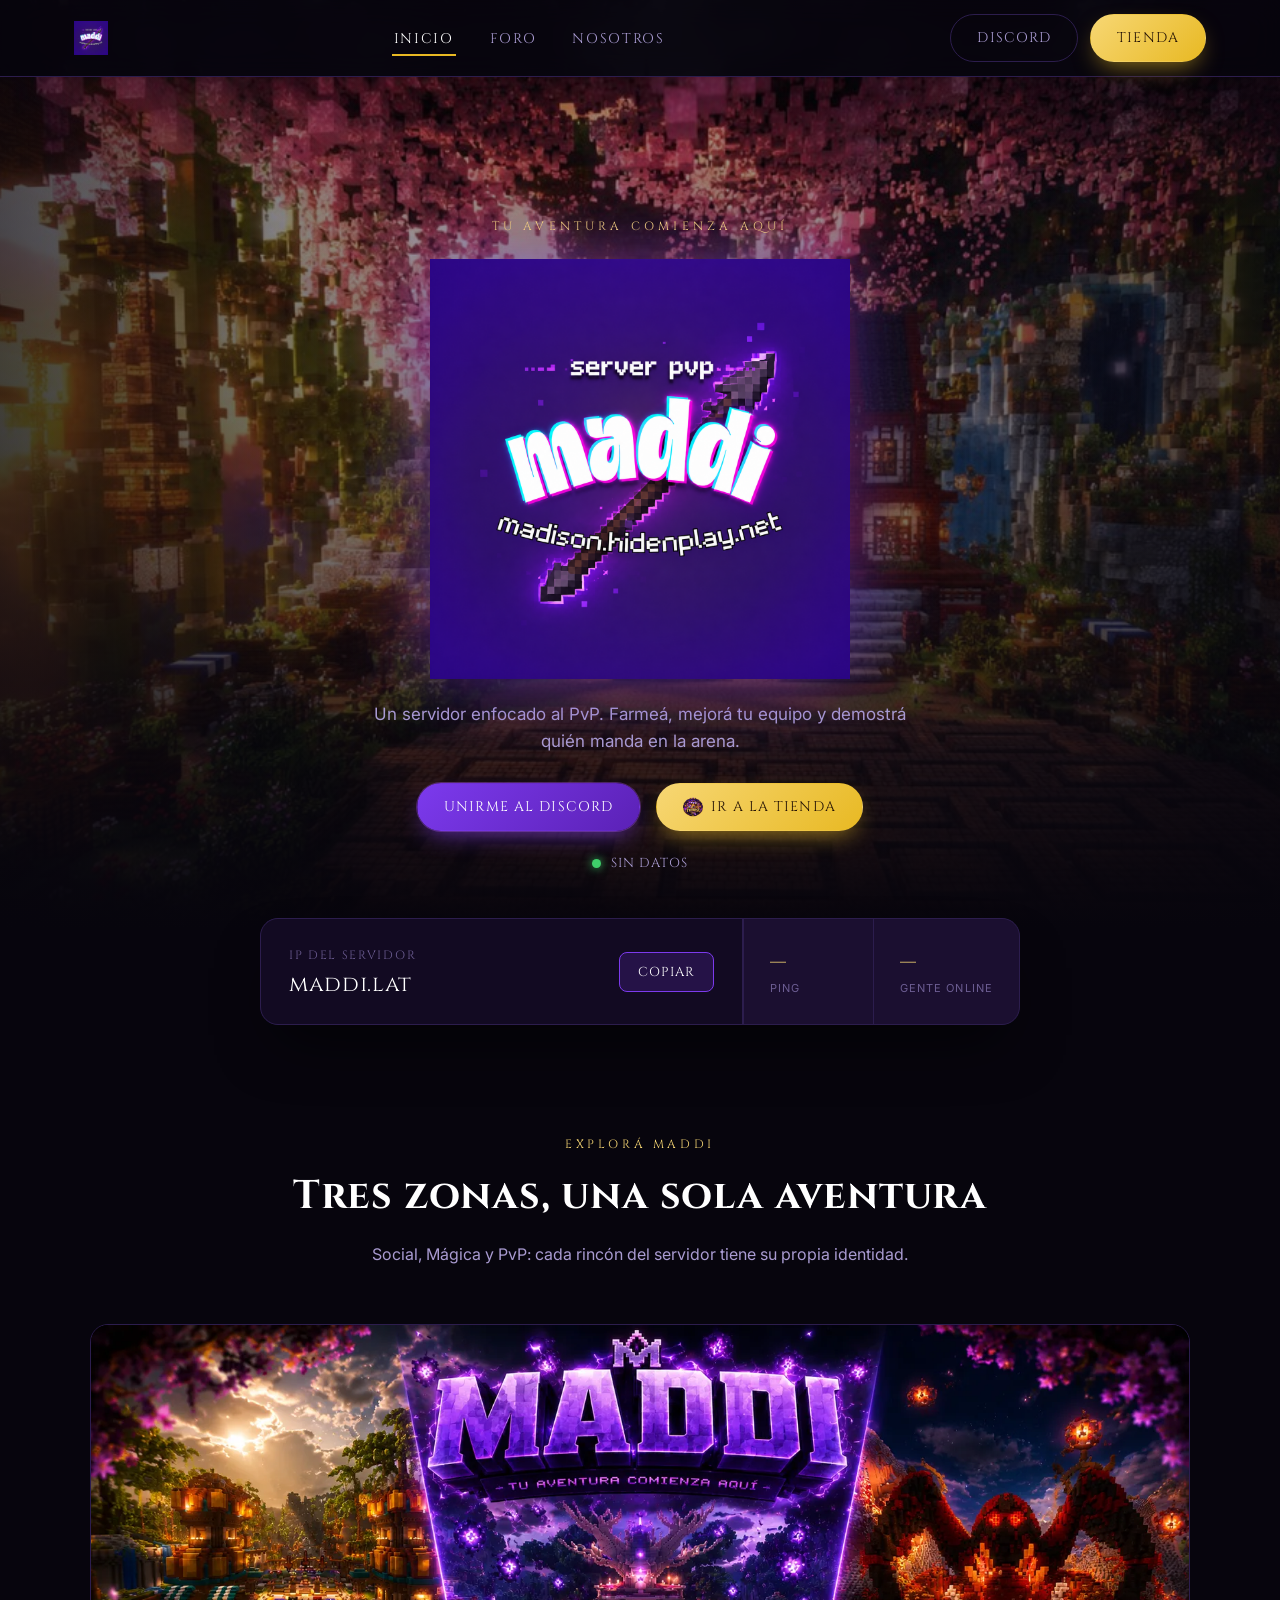
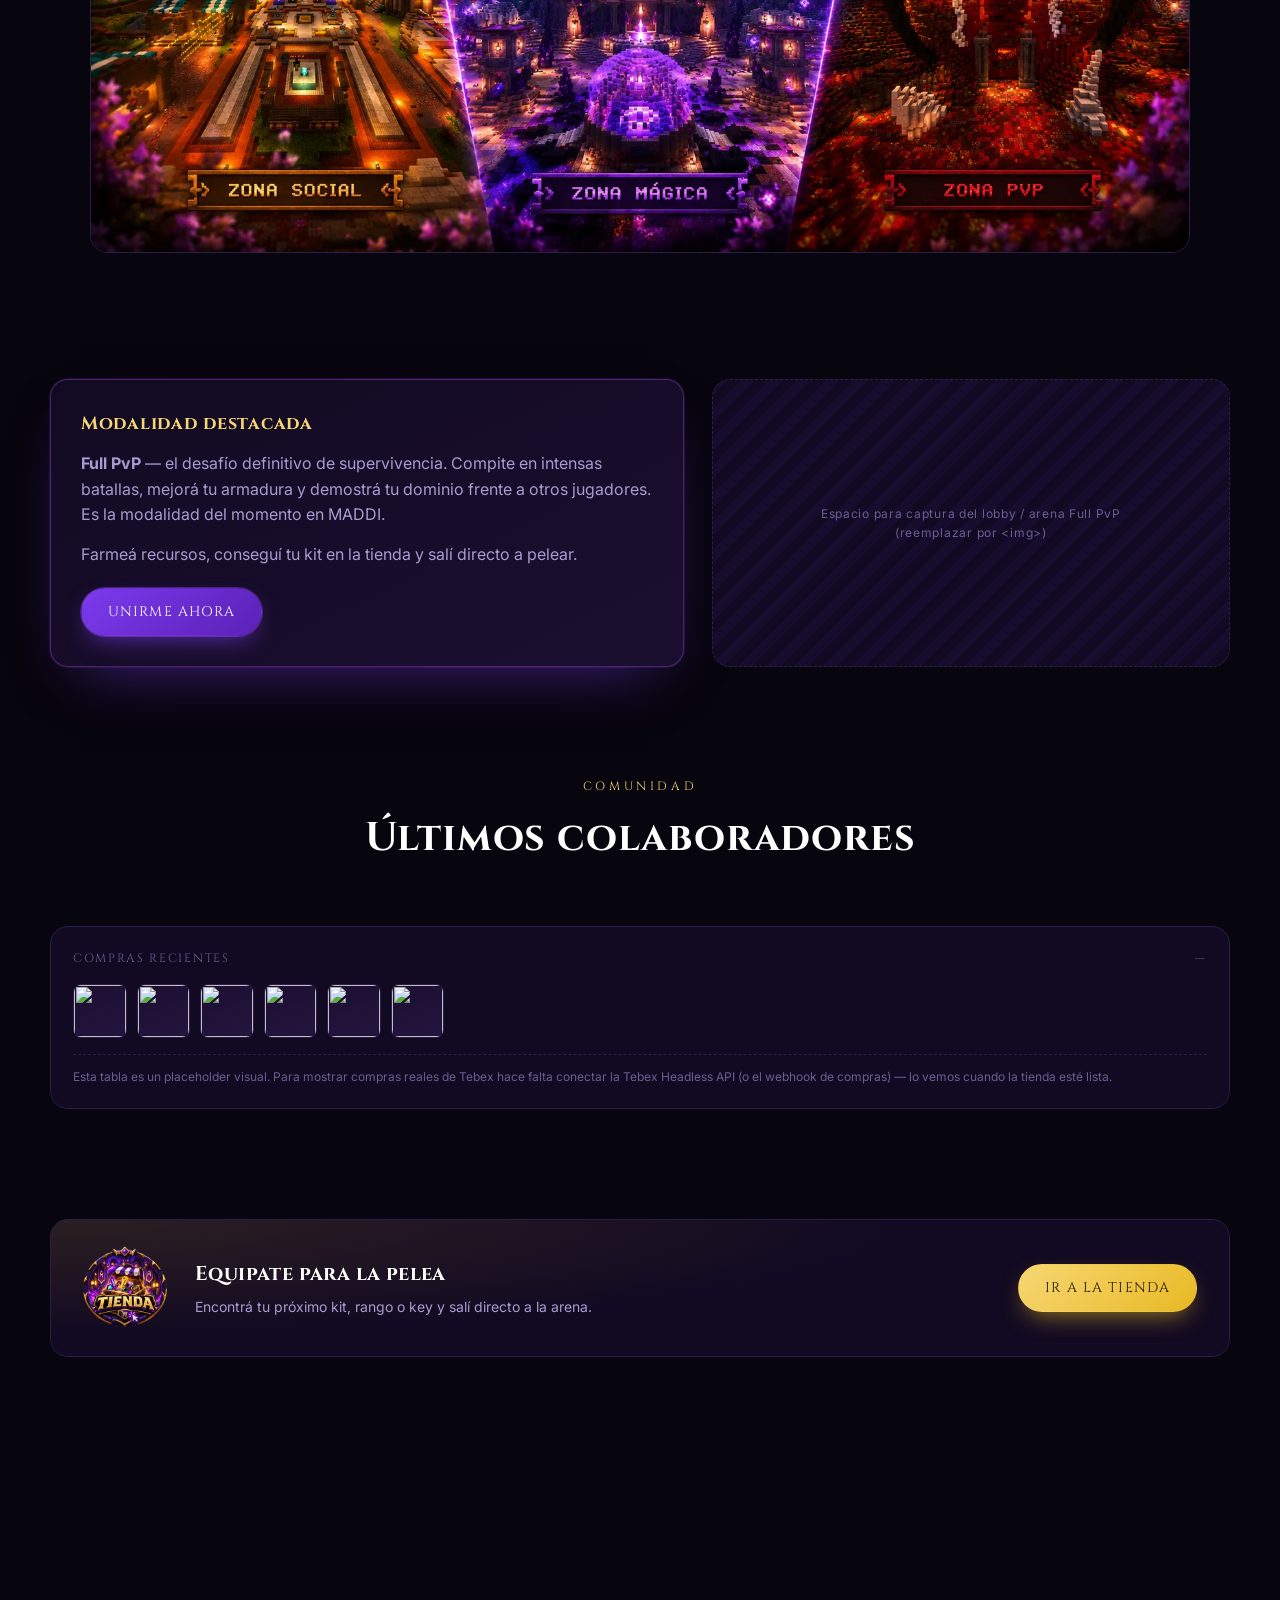
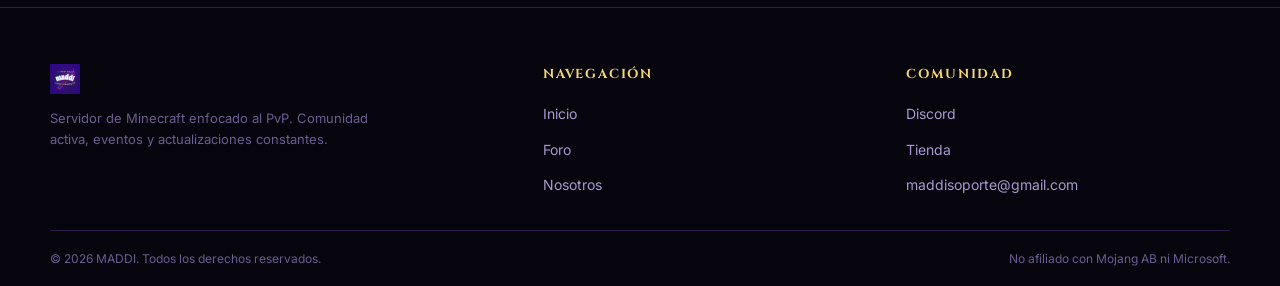
==== index.html @ 4d0144cc "primer lanzamiento de la pagina maddi, visualizar como quedaria" ====
<!DOCTYPE html>
<html lang="es">
<head>
<meta charset="UTF-8">
<meta name="viewport" content="width=device-width, initial-scale=1, shrink-to-fit=no">
<title>MADDI — Servidor PvP de Minecraft</title>
<meta name="description" content="MADDI es un servidor de Minecraft enfocado al PvP. Full PvP, tienda, comunidad y eventos. IP: maddi.lat">
<link rel="icon" type="image/webp" href="img/logo.webp">
<link rel="preconnect" href="https://fonts.googleapis.com">
<link rel="preconnect" href="https://fonts.gstatic.com" crossorigin>
<link href="https://fonts.googleapis.com/css2?family=Cinzel:wght@500;600;700;900&family=Inter:wght@400;500;600&display=swap" rel="stylesheet">
<link rel="stylesheet" href="style.css">
</head>
<body>

<!-- Fondo general: escena de batalla con parpadeo de rayos -->
<div class="bg-scene" aria-hidden="true">
  <img class="bg-scene__image" src="img/fondol.webp" alt="">
  <div class="bg-scene__lightning"></div>
  <div class="bg-scene__vignette"></div>
</div>

<header class="site-header">
  <nav class="nav">
    <a href="index.html" class="nav__brand">
      <img src="img/logo.webp" alt="MADDI">
    </a>
    <button class="nav__toggle" aria-label="Abrir menú" aria-expanded="false">☰</button>
    <ul class="nav__links">
      <li><a href="index.html" aria-current="page">Inicio</a></li>
      <li><a href="pages/foro.html">Foro</a></li>
      <li><a href="pages/nosotros.html">Nosotros</a></li>
    </ul>
    <div class="nav__actions">
      <a class="btn btn--ghost" href="https://discord.gg/pamfXC4zZ" target="_blank" rel="noopener">Discord</a>
      <!-- Reemplazar por la URL final de la tienda en Tebex -->
      <a class="btn btn--gold" href="#" target="_blank" rel="noopener">Tienda</a>
    </div>
  </nav>
</header>

<main>

  <!-- ============ HERO ============ -->
  <section class="hero">
    <img class="hero__bg" src="img/banner.webp" alt="Lobby de MADDI al atardecer entre cerezos">
    <div class="hero__overlay"></div>
    <div class="hero__particles" aria-hidden="true"></div>

    <div class="hero__content">
      <span class="hero__eyebrow">Tu aventura comienza aquí</span>
      <img class="hero__logo" src="img/logo.webp" alt="MADDI — Servidor PvP">
      <p class="hero__tagline">Un servidor enfocado al PvP. Farmeá, mejorá tu equipo y demostrá quién manda en la arena.</p>

      <div class="hero__actions">
        <a class="btn btn--violet" href="https://discord.gg/pamfXC4zZ" target="_blank" rel="noopener">Unirme al Discord</a>
        <a class="btn btn--gold btn--icon" href="#" target="_blank" rel="noopener">
          <img src="img/icon-tienda.webp" alt="">
          Ir a la tienda
        </a>
      </div>

      <div class="hero__status">
        <span class="status-dot" data-status-dot></span>
        <span data-status-label>Consultando servidor…</span>
      </div>
    </div>
  </section>

  <!-- ============ IP / STATS ============ -->
  <div class="container">
    <div class="ip-panel">
      <div class="ip-panel__main">
        <div>
          <span class="ip-panel__label">IP del servidor</span><br>
          <span class="ip-panel__value">maddi.lat</span>
        </div>
        <button class="ip-panel__copy" data-copy-ip type="button">Copiar</button>
      </div>
      <div class="ip-panel__stats">
        <div class="ip-stat">
          <span class="ip-stat__value" data-ping>—</span>
          <span class="ip-stat__label">Ping</span>
        </div>
        <div class="ip-stat">
          <span class="ip-stat__value" data-online-count>—</span>
          <span class="ip-stat__label">Gente online</span>
        </div>
      </div>
    </div>
  </div>

  <!-- ============ ZONAS ============ -->
  <section class="section container" id="zonas">
    <div class="section__head">
      <span class="section__eyebrow">Explorá MADDI</span>
      <h2 class="section__title">Tres zonas, una sola aventura</h2>
      <p class="section__lede" style="margin-inline:auto;">Social, Mágica y PvP: cada rincón del servidor tiene su propia identidad.</p>
    </div>
    <figure class="zones">
      <img src="img/zonas-banner.webp" alt="Zona Social, Zona Mágica y Zona PvP de MADDI">
    </figure>
  </section>

  <!-- ============ MODALIDAD DESTACADA ============ -->
  <section class="section container">
    <div class="about-grid">
      <div class="panel panel--glow">
        <h3>Modalidad destacada</h3>
        <p><strong>Full PvP</strong> — el desafío definitivo de supervivencia. Compite en intensas batallas, mejorá tu armadura y demostrá tu dominio frente a otros jugadores. Es la modalidad del momento en MADDI.</p>
        <p>Farmeá recursos, conseguí tu kit en la tienda y salí directo a pelear.</p>
        <div style="margin-top:20px; display:flex; gap:12px; flex-wrap:wrap;">
          <a class="btn btn--violet" href="https://discord.gg/pamfXC4zZ" target="_blank" rel="noopener">Unirme ahora</a>
        </div>
      </div>
      <!-- Reemplazar por una captura real del spawn / arena de Full PvP -->
      <div class="img-placeholder">Espacio para captura del lobby / arena Full PvP<br>(reemplazar por &lt;img&gt;)</div>
    </div>
  </section>

  <!-- ============ ÚLTIMOS COLABORADORES / COMPRAS ============ -->
  <section class="section container">
    <div class="section__head">
      <span class="section__eyebrow">Comunidad</span>
      <h2 class="section__title">Últimos colaboradores</h2>
    </div>
    <div class="purchases">
      <div class="purchases__head">
        <span>Compras recientes</span>
        <span data-online-count>—</span>
      </div>
      <div class="purchases__grid">
        <!-- Cada avatar es un placeholder: reemplazar src por la skin real del comprador -->
        <div class="purchases__avatar"><img src="https://api.mineatar.io/head/steve" alt=""></div>
        <div class="purchases__avatar"><img src="https://api.mineatar.io/head/alex" alt=""></div>
        <div class="purchases__avatar"><img src="https://api.mineatar.io/head/steve" alt=""></div>
        <div class="purchases__avatar"><img src="https://api.mineatar.io/head/alex" alt=""></div>
        <div class="purchases__avatar"><img src="https://api.mineatar.io/head/steve" alt=""></div>
        <div class="purchases__avatar"><img src="https://api.mineatar.io/head/alex" alt=""></div>
      </div>
      <p class="purchases__note">Esta tabla es un placeholder visual. Para mostrar compras reales de Tebex hace falta conectar la Tebex Headless API (o el webhook de compras) — lo vemos cuando la tienda esté lista.</p>
    </div>
  </section>

  <!-- ============ TIENDA CTA ============ -->
  <section class="section section--end container">
    <div class="shop-cta">
      <img src="img/icon-tienda.webp" alt="">
      <div>
        <h3>Equipate para la pelea</h3>
        <p>Encontrá tu próximo kit, rango o key y salí directo a la arena.</p>
      </div>
      <!-- Reemplazar por la URL final de la tienda en Tebex -->
      <a class="btn btn--gold" href="#" target="_blank" rel="noopener">Ir a la tienda</a>
    </div>
  </section>

</main>

<footer class="site-footer">
  <div class="container footer-grid">
    <div>
      <div class="footer-brand">
        <img src="img/logo.webp" alt="MADDI">
      </div>
      <p class="footer-note">Servidor de Minecraft enfocado al PvP. Comunidad activa, eventos y actualizaciones constantes.</p>
    </div>
    <div>
      <h4>Navegación</h4>
      <ul>
        <li><a href="index.html">Inicio</a></li>
        <li><a href="pages/foro.html">Foro</a></li>
        <li><a href="pages/nosotros.html">Nosotros</a></li>
      </ul>
    </div>
    <div>
      <h4>Comunidad</h4>
      <ul>
        <li><a href="https://discord.gg/pamfXC4zZ" target="_blank" rel="noopener">Discord</a></li>
        <li><a href="#" target="_blank" rel="noopener">Tienda</a></li>
        <li><a href="mailto:maddisoporte@gmail.com">maddisoporte@gmail.com</a></li>
      </ul>
    </div>
  </div>
  <div class="container footer-bottom">
    <span>© 2026 MADDI. Todos los derechos reservados.</span>
    <span>No afiliado con Mojang AB ni Microsoft.</span>
  </div>
</footer>

<script src="main.js"></script>
</body>
</html>
---- style.css ----
/* ==========================================================================
   MADDI — Servidor PvP de Minecraft
   Sistema de diseño: oscuro / violeta imperial, tipografía elegante y ruda
   ========================================================================== */

:root {
  /* Color */
  --void:        #07050d;   /* fondo base, casi negro */
  --deep:        #120a22;   /* paneles / secciones */
  --deep-2:      #1b0f30;   /* paneles elevados */
  --line:        #2c1d4d;   /* bordes sutiles */
  --violet:      #7c3aed;   /* violeta primario */
  --violet-2:    #a855f7;   /* violeta brillante / glow */
  --violet-soft: rgba(124, 58, 237, 0.18);
  --gold:        #e8b923;   /* acento tienda / CTA cálido */
  --gold-2:      #f7d774;
  --crimson:     #c0293b;   /* acento zona PvP */
  --text:        #efe9fb;
  --text-muted:  #a99bd1;
  --text-faint:  #6c5d92;

  /* Type */
  --font-display: "Cinzel", "Georgia", serif;
  --font-body: "Inter", -apple-system, "Segoe UI", sans-serif;

  /* Layout */
  --max-w: 1180px;
  --radius: 10px;
  --radius-lg: 18px;
}

*, *::before, *::after { box-sizing: border-box; }

html { scroll-behavior: smooth; }

body {
  margin: 0;
  background: var(--void);
  color: var(--text);
  font-family: var(--font-body);
  font-size: 16px;
  line-height: 1.6;
  -webkit-font-smoothing: antialiased;
  overflow-x: hidden;
}

img { max-width: 100%; display: block; }

a { color: inherit; text-decoration: none; }

.container {
  max-width: var(--max-w);
  margin: 0 auto;
  padding: 0 24px;
}

h1, h2, h3, h4 {
  font-family: var(--font-display);
  margin: 0;
  color: #fff;
  letter-spacing: 0.02em;
}

p { margin: 0; }

::selection { background: var(--violet); color: #fff; }

/* Foco visible accesible */
a:focus-visible,
button:focus-visible,
input:focus-visible,
select:focus-visible,
textarea:focus-visible {
  outline: 2px solid var(--gold);
  outline-offset: 3px;
}

/* ==========================================================================
   FONDO GENERAL — imagen de batalla fija con parpadeo de rayos
   No debe robar foco del contenido: overlays oscuros + blur leve
   ========================================================================== */

.bg-scene {
  position: fixed;
  inset: 0;
  z-index: -3;
  background: var(--void);
}

.bg-scene__image {
  position: absolute;
  inset: 0;
  width: 100%;
  height: 100%;
  object-fit: cover;
  object-position: center 25%;
  opacity: 0.24;
  filter: saturate(0.85) contrast(1.05);
}

.bg-scene__lightning {
  position: absolute;
  inset: 0;
  background: radial-gradient(ellipse 60% 40% at 50% 10%, rgba(168, 85, 247, 0.35), transparent 70%);
  mix-blend-mode: screen;
  animation: lightning-flicker 9s infinite;
  opacity: 0;
}

@keyframes lightning-flicker {
  0%, 91%, 100% { opacity: 0; }
  92% { opacity: 0.9; }
  92.4% { opacity: 0.1; }
  92.8% { opacity: 0.7; }
  93.2% { opacity: 0; }
  96% { opacity: 0; }
  96.3% { opacity: 0.55; }
  96.6% { opacity: 0; }
}

.bg-scene__vignette {
  position: absolute;
  inset: 0;
  background:
    linear-gradient(180deg, rgba(7,5,13,0.55) 0%, rgba(7,5,13,0.88) 55%, var(--void) 100%),
    radial-gradient(ellipse 90% 60% at 50% 0%, transparent 40%, rgba(7,5,13,0.9) 100%);
}

@media (prefers-reduced-motion: reduce) {
  .bg-scene__lightning { animation: none; opacity: 0; }
}

/* ==========================================================================
   HEADER / NAV
   ========================================================================== */

.site-header {
  position: sticky;
  top: 0;
  z-index: 100;
  background: rgba(7, 5, 13, 0.72);
  backdrop-filter: blur(14px);
  border-bottom: 1px solid var(--line);
}

.nav {
  display: flex;
  align-items: center;
  justify-content: space-between;
  padding: 14px 24px;
  max-width: var(--max-w);
  margin: 0 auto;
  gap: 20px;
}

.nav__brand {
  display: flex;
  align-items: center;
  gap: 10px;
}

.nav__brand img {
  height: 34px;
  width: auto;
}

.nav__links {
  display: flex;
  gap: 32px;
  list-style: none;
  margin: 0;
  padding: 0;
}

.nav__links a {
  font-family: var(--font-display);
  font-size: 14px;
  letter-spacing: 0.12em;
  text-transform: uppercase;
  color: var(--text-muted);
  padding: 6px 2px;
  position: relative;
  transition: color 0.2s ease;
}

.nav__links a::after {
  content: "";
  position: absolute;
  left: 0; right: 100%;
  bottom: -2px;
  height: 2px;
  background: var(--gold);
  transition: right 0.25s ease;
}

.nav__links a:hover,
.nav__links a[aria-current="page"] {
  color: #fff;
}

.nav__links a:hover::after,
.nav__links a[aria-current="page"]::after {
  right: 0;
}

.nav__actions {
  display: flex;
  gap: 12px;
  align-items: center;
}

.nav__toggle {
  display: none;
  background: none;
  border: 1px solid var(--line);
  border-radius: 8px;
  color: #fff;
  padding: 8px 10px;
  font-size: 18px;
}

/* ==========================================================================
   BOTONES
   ========================================================================== */

.btn {
  display: inline-flex;
  align-items: center;
  justify-content: center;
  gap: 8px;
  font-family: var(--font-display);
  font-size: 14px;
  letter-spacing: 0.08em;
  text-transform: uppercase;
  padding: 12px 26px;
  border-radius: 999px;
  border: 1px solid transparent;
  cursor: pointer;
  transition: transform 0.18s ease, box-shadow 0.18s ease, filter 0.18s ease;
  white-space: nowrap;
}

.btn:hover { transform: translateY(-2px); }

.btn--violet {
  background: linear-gradient(135deg, var(--violet), #5b21b6);
  color: #fff;
  box-shadow: 0 0 0 1px rgba(168,85,247,0.35), 0 10px 24px -8px rgba(124,58,237,0.7);
}
.btn--violet:hover { box-shadow: 0 0 0 1px rgba(168,85,247,0.6), 0 14px 30px -6px rgba(168,85,247,0.85); }

.btn--gold {
  background: linear-gradient(135deg, var(--gold-2), var(--gold));
  color: #241205;
  box-shadow: 0 10px 24px -8px rgba(232,185,35,0.65);
}
.btn--gold:hover { filter: brightness(1.08); box-shadow: 0 14px 30px -6px rgba(232,185,35,0.85); }

.btn--ghost {
  background: transparent;
  border-color: var(--line);
  color: var(--text-muted);
}
.btn--ghost:hover { color: #fff; border-color: var(--violet-2); }

.btn--icon img { height: 20px; width: 20px; }

/* ==========================================================================
   HERO (Inicio)
   ========================================================================== */

.hero {
  position: relative;
  min-height: 78vh;
  display: flex;
  flex-direction: column;
  align-items: center;
  justify-content: center;
  text-align: center;
  overflow: hidden;
  padding: 140px 24px 90px;
}

.hero__bg {
  position: absolute;
  inset: 0;
  z-index: -2;
  width: 100%;
  height: 100%;
  object-fit: cover;
  object-position: center 38%;
}

.hero__overlay {
  position: absolute;
  inset: 0;
  z-index: -1;
  background:
    linear-gradient(180deg, rgba(7,5,13,0.35) 0%, rgba(7,5,13,0.55) 55%, var(--void) 96%),
    linear-gradient(90deg, rgba(7,5,13,0.55), transparent 30%, transparent 70%, rgba(7,5,13,0.55));
}

.hero__particles {
  position: absolute;
  inset: 0;
  z-index: 1;
  pointer-events: none;
  overflow: hidden;
}

.petal {
  position: absolute;
  top: -40px;
  width: 10px;
  height: 10px;
  border-radius: 60% 0 60% 0;
  background: linear-gradient(135deg, #f0abfc, var(--violet-2));
  opacity: 0.75;
  animation: petal-fall linear infinite;
}

@keyframes petal-fall {
  0%   { transform: translateY(0) translateX(0) rotate(0deg); opacity: 0; }
  8%   { opacity: 0.8; }
  100% { transform: translateY(110vh) translateX(var(--drift, 40px)) rotate(340deg); opacity: 0; }
}

@media (prefers-reduced-motion: reduce) {
  .petal { animation: none; display: none; }
}

.hero__content {
  position: relative;
  z-index: 2;
  display: flex;
  flex-direction: column;
  align-items: center;
  gap: 22px;
}

.hero__eyebrow {
  font-family: var(--font-display);
  letter-spacing: 0.35em;
  text-transform: uppercase;
  font-size: 12px;
  color: var(--gold-2);
}

.hero__logo {
  width: min(420px, 70vw);
  filter: drop-shadow(0 0 40px rgba(124,58,237,0.55));
}

.hero__tagline {
  max-width: 560px;
  color: var(--text-muted);
  font-size: 17px;
}

.hero__actions {
  display: flex;
  gap: 16px;
  flex-wrap: wrap;
  justify-content: center;
  margin-top: 6px;
}

.hero--compact {
  min-height: 46vh;
  padding-top: 150px;
  padding-bottom: 60px;
}

.hero__status {
  display: flex;
  gap: 10px;
  align-items: center;
  font-family: var(--font-display);
  font-size: 13px;
  letter-spacing: 0.08em;
  text-transform: uppercase;
  color: var(--text-muted);
}

.status-dot {
  width: 9px; height: 9px;
  border-radius: 50%;
  background: #3fce6a;
  box-shadow: 0 0 10px #3fce6a;
}
.status-dot--off { background: #6c5d92; box-shadow: none; }

/* ==========================================================================
   IP BOX
   ========================================================================== */

.ip-panel {
  position: relative;
  z-index: 3;
  margin: -46px auto 0;
  max-width: 760px;
  display: grid;
  grid-template-columns: 1fr auto;
  gap: 1px;
  background: var(--line);
  border-radius: var(--radius-lg);
  overflow: hidden;
  border: 1px solid var(--line);
  box-shadow: 0 30px 60px -20px rgba(0,0,0,0.7);
}

.ip-panel__main {
  background: var(--deep);
  padding: 22px 28px;
  display: flex;
  align-items: center;
  gap: 18px;
  flex-wrap: wrap;
}

.ip-panel__label {
  font-family: var(--font-display);
  font-size: 12px;
  letter-spacing: 0.14em;
  text-transform: uppercase;
  color: var(--text-faint);
}

.ip-panel__value {
  font-family: var(--font-display);
  font-size: 22px;
  color: #fff;
  letter-spacing: 0.03em;
}

.ip-panel__copy {
  margin-left: auto;
  background: var(--violet-soft);
  border: 1px solid var(--violet);
  color: #fff;
  border-radius: 8px;
  padding: 10px 18px;
  font-family: var(--font-display);
  font-size: 13px;
  letter-spacing: 0.08em;
  text-transform: uppercase;
  cursor: pointer;
  transition: background 0.2s ease;
}
.ip-panel__copy:hover { background: rgba(124,58,237,0.35); }
.ip-panel__copy[data-copied="true"] { background: #21593a; border-color: #3fce6a; }

.ip-panel__stats {
  background: var(--deep-2);
  display: flex;
  align-items: stretch;
}

.ip-stat {
  padding: 16px 26px;
  display: flex;
  flex-direction: column;
  justify-content: center;
  gap: 2px;
  border-left: 1px solid var(--line);
  min-width: 130px;
}

.ip-stat__value {
  font-family: var(--font-display);
  font-size: 20px;
  color: var(--gold-2);
}

.ip-stat__label {
  font-size: 11px;
  letter-spacing: 0.1em;
  text-transform: uppercase;
  color: var(--text-faint);
}

@media (max-width: 640px) {
  .ip-panel { grid-template-columns: 1fr; }
  .ip-panel__stats { flex-direction: row; }
}

/* ==========================================================================
   SECCIONES GENERALES
   ========================================================================== */

.section {
  padding: 110px 0 0;
  position: relative;
}

.section__eyebrow {
  font-family: var(--font-display);
  font-size: 12px;
  letter-spacing: 0.3em;
  text-transform: uppercase;
  color: var(--gold-2);
  margin-bottom: 10px;
  display: block;
}

.section__title {
  font-size: clamp(28px, 4vw, 40px);
}

.section__lede {
  color: var(--text-muted);
  max-width: 640px;
  margin-top: 14px;
  font-size: 16px;
}

.section__head {
  text-align: center;
  margin: 0 auto 56px;
  max-width: 700px;
}

/* Divisor con forma de rayo, elemento distintivo de la marca */
.divider {
  width: 100%;
  height: 46px;
  margin: 0 auto;
  display: block;
  color: var(--violet);
  opacity: 0.55;
}

/* ==========================================================================
   NOSOTROS (about) — panel presentación
   ========================================================================== */

.about-grid {
  display: grid;
  grid-template-columns: 1.1fr 0.9fr;
  gap: 28px;
  align-items: stretch;
}

.panel {
  background: linear-gradient(155deg, var(--deep), var(--deep-2));
  border: 1px solid var(--line);
  border-radius: var(--radius-lg);
  padding: 30px;
}

.panel--glow {
  border-color: rgba(168,85,247,0.35);
  box-shadow: 0 0 0 1px rgba(168,85,247,0.12), 0 25px 60px -30px rgba(124,58,237,0.6);
}

.panel h3 {
  font-size: 18px;
  color: var(--gold-2);
  letter-spacing: 0.04em;
  margin-bottom: 12px;
}

.panel p + p { margin-top: 14px; }

.panel p { color: var(--text-muted); }

.featured-shot {
  border-radius: var(--radius-lg);
  overflow: hidden;
  border: 1px solid var(--line);
  position: relative;
}

.featured-shot img { width: 100%; height: 100%; object-fit: cover; }

.featured-shot__tag {
  position: absolute;
  top: 16px; right: 16px;
  background: rgba(7,5,13,0.7);
  border: 1px solid var(--gold-2);
  color: var(--gold-2);
  font-family: var(--font-display);
  font-size: 11px;
  letter-spacing: 0.1em;
  text-transform: uppercase;
  padding: 6px 12px;
  border-radius: 999px;
  backdrop-filter: blur(6px);
}

/* ==========================================================================
   ZONAS (banner de zonas del servidor)
   ========================================================================== */

.zones {
  position: relative;
  border-radius: var(--radius-lg);
  overflow: hidden;
  border: 1px solid var(--line);
}

.zones img {
  width: 100%;
  display: block;
}

.zones__caption {
  text-align: center;
  color: var(--text-faint);
  font-size: 13px;
  margin-top: 12px;
}

/* ==========================================================================
   TIENDA CTA
   ========================================================================== */

.shop-cta {
  display: grid;
  grid-template-columns: auto 1fr auto;
  align-items: center;
  gap: 28px;
  background: radial-gradient(ellipse 120% 140% at 0% 0%, rgba(232,185,35,0.12), transparent 60%), var(--deep);
  border: 1px solid var(--line);
  border-radius: var(--radius-lg);
  padding: 26px 32px;
}

.shop-cta img { width: 84px; height: 84px; }

.shop-cta h3 { font-size: 20px; color: #fff; margin-bottom: 6px; }
.shop-cta p { color: var(--text-muted); font-size: 14px; }

@media (max-width: 700px) {
  .shop-cta { grid-template-columns: auto 1fr; }
  .shop-cta .btn { grid-column: 1 / -1; }
}

/* ==========================================================================
   COMPRAS RECIENTES / COLABORADORES (placeholder, listo para Tebex)
   ========================================================================== */

.purchases {
  background: var(--deep);
  border: 1px solid var(--line);
  border-radius: var(--radius-lg);
  padding: 22px;
}

.purchases__head {
  display: flex;
  justify-content: space-between;
  align-items: center;
  margin-bottom: 16px;
}

.purchases__head span {
  font-family: var(--font-display);
  font-size: 12px;
  letter-spacing: 0.14em;
  text-transform: uppercase;
  color: var(--text-faint);
}

.purchases__grid {
  display: grid;
  grid-template-columns: repeat(auto-fill, minmax(52px, 1fr));
  gap: 10px;
}

.purchases__avatar {
  aspect-ratio: 1;
  border-radius: 8px;
  background: linear-gradient(155deg, var(--deep-2), #241540);
  border: 1px solid var(--line);
  display: flex;
  align-items: center;
  justify-content: center;
  overflow: hidden;
}

.purchases__avatar img { width: 100%; height: 100%; object-fit: cover; }

.purchases__note {
  margin-top: 16px;
  font-size: 12px;
  color: var(--text-faint);
  border-top: 1px dashed var(--line);
  padding-top: 12px;
}

/* ==========================================================================
   FOOTER
   ========================================================================== */

.site-footer {
  margin-top: 140px;
  border-top: 1px solid var(--line);
  background: rgba(7,5,13,0.85);
}

.footer-grid {
  display: grid;
  grid-template-columns: 1.4fr 1fr 1fr;
  gap: 40px;
  padding: 56px 0 32px;
}

.footer-grid h4 {
  font-size: 13px;
  letter-spacing: 0.14em;
  text-transform: uppercase;
  color: var(--gold-2);
  margin-bottom: 16px;
}

.footer-grid ul { list-style: none; margin: 0; padding: 0; display: flex; flex-direction: column; gap: 10px; }
.footer-grid a { color: var(--text-muted); font-size: 14px; }
.footer-grid a:hover { color: #fff; }

.footer-brand { display: flex; align-items: center; gap: 10px; margin-bottom: 14px; }
.footer-brand img { height: 30px; }
.footer-note { color: var(--text-faint); font-size: 13px; max-width: 320px; }

.footer-bottom {
  border-top: 1px solid var(--line);
  padding: 18px 0;
  display: flex;
  justify-content: space-between;
  color: var(--text-faint);
  font-size: 12px;
  flex-wrap: wrap;
  gap: 10px;
}

@media (max-width: 780px) {
  .footer-grid { grid-template-columns: 1fr 1fr; }
  .footer-grid > div:first-child { grid-column: 1 / -1; }
}

/* ==========================================================================
   RESPONSIVE NAV
   ========================================================================== */

@media (max-width: 860px) {
  .nav__toggle { display: inline-flex; align-items: center; }
  .nav__links {
    position: absolute;
    top: 100%; left: 0; right: 0;
    background: var(--deep);
    border-bottom: 1px solid var(--line);
    flex-direction: column;
    gap: 0;
    padding: 8px 0;
    display: none;
  }
  .nav__links.is-open { display: flex; }
  .nav__links a { padding: 14px 24px; width: 100%; }
  .nav__links a::after { display: none; }
  .about-grid { grid-template-columns: 1fr; }
  .shop-cta { grid-template-columns: 1fr; text-align: center; }
  .shop-cta img { margin: 0 auto; }
}

/* ==========================================================================
   FORO — formulario de contacto y novedades
   ========================================================================== */

.form-panel {
  background: linear-gradient(155deg, var(--deep), var(--deep-2));
  border: 1px solid var(--line);
  border-radius: var(--radius-lg);
  padding: 34px;
}

.field { margin-bottom: 20px; }

.field label {
  display: block;
  font-family: var(--font-display);
  font-size: 12px;
  letter-spacing: 0.1em;
  text-transform: uppercase;
  color: var(--text-muted);
  margin-bottom: 8px;
}

.field input,
.field select,
.field textarea {
  width: 100%;
  background: var(--void);
  border: 1px solid var(--line);
  border-radius: 8px;
  padding: 12px 14px;
  color: var(--text);
  font-family: var(--font-body);
  font-size: 14px;
  resize: vertical;
}

.field input:focus,
.field select:focus,
.field textarea:focus {
  border-color: var(--violet-2);
}

.field-row { display: grid; grid-template-columns: 1fr 1fr; gap: 20px; }
@media (max-width: 600px) { .field-row { grid-template-columns: 1fr; } }

.form-note {
  font-size: 12px;
  color: var(--text-faint);
  margin-top: 6px;
}

.form-status {
  margin-top: 16px;
  font-size: 13px;
  display: none;
}
.form-status.is-visible { display: block; }
.form-status--ok { color: #6ee19b; }
.form-status--err { color: #f28b8b; }

.news-grid {
  display: grid;
  grid-template-columns: repeat(auto-fit, minmax(280px, 1fr));
  gap: 24px;
}

.news-card {
  background: var(--deep);
  border: 1px solid var(--line);
  border-radius: var(--radius-lg);
  overflow: hidden;
  transition: border-color 0.2s ease, transform 0.2s ease;
}
.news-card:hover { border-color: rgba(168,85,247,0.5); transform: translateY(-4px); }

.news-card__img { aspect-ratio: 16/9; background: var(--deep-2); overflow: hidden; }
.news-card__img img { width: 100%; height: 100%; object-fit: cover; }

.news-card__body { padding: 20px; }
.news-card__tag {
  font-family: var(--font-display);
  font-size: 11px;
  letter-spacing: 0.12em;
  text-transform: uppercase;
  color: var(--gold-2);
}
.news-card__title { margin-top: 8px; font-size: 17px; color: #fff; }
.news-card__excerpt { margin-top: 8px; color: var(--text-muted); font-size: 14px; }
.news-card__date { margin-top: 14px; font-size: 12px; color: var(--text-faint); }

/* ==========================================================================
   NOSOTROS — equipo
   ========================================================================== */

.team-grid {
  display: grid;
  grid-template-columns: repeat(auto-fit, minmax(190px, 1fr));
  gap: 22px;
}

.team-card {
  background: var(--deep);
  border: 1px solid var(--line);
  border-radius: var(--radius-lg);
  padding: 22px;
  text-align: center;
  transition: border-color 0.2s ease, transform 0.2s ease;
}
.team-card:hover { border-color: var(--violet-2); transform: translateY(-4px); }

.team-card__avatar {
  width: 84px; height: 84px;
  border-radius: 14px;
  margin: 0 auto 16px;
  overflow: hidden;
  background: var(--deep-2);
  border: 1px solid var(--line);
}
.team-card__avatar img { width: 100%; height: 100%; object-fit: cover; }

.team-card__name { font-family: var(--font-display); font-size: 16px; color: #fff; }
.team-card__role { font-size: 11px; letter-spacing: 0.08em; text-transform: uppercase; color: var(--gold-2); margin: 6px 0 12px; }
.team-card__desc { font-size: 13px; color: var(--text-muted); }

.pillars {
  display: grid;
  grid-template-columns: repeat(3, 1fr);
  gap: 22px;
}
@media (max-width: 780px) { .pillars { grid-template-columns: 1fr; } }

.pillar {
  border-left: 2px solid var(--violet);
  padding-left: 18px;
}
.pillar h4 { font-size: 15px; color: var(--gold-2); letter-spacing: 0.06em; margin-bottom: 8px; }
.pillar p { font-size: 14px; color: var(--text-muted); }

.section--end { padding-bottom: 110px; }

/* ==========================================================================
   PLACEHOLDER DE IMAGEN
   Usado donde el usuario va a pegar sus propias imágenes/capturas más
   adelante. Reemplazar el <div class="img-placeholder"> por un <img>.
   ========================================================================== */

.img-placeholder {
  display: flex;
  align-items: center;
  justify-content: center;
  text-align: center;
  min-height: 220px;
  border: 1px dashed var(--line);
  border-radius: var(--radius-lg);
  background: repeating-linear-gradient(135deg, rgba(124,58,237,0.06) 0 10px, transparent 10px 20px), var(--deep);
  color: var(--text-faint);
  font-size: 12px;
  letter-spacing: 0.06em;
  padding: 20px;
}
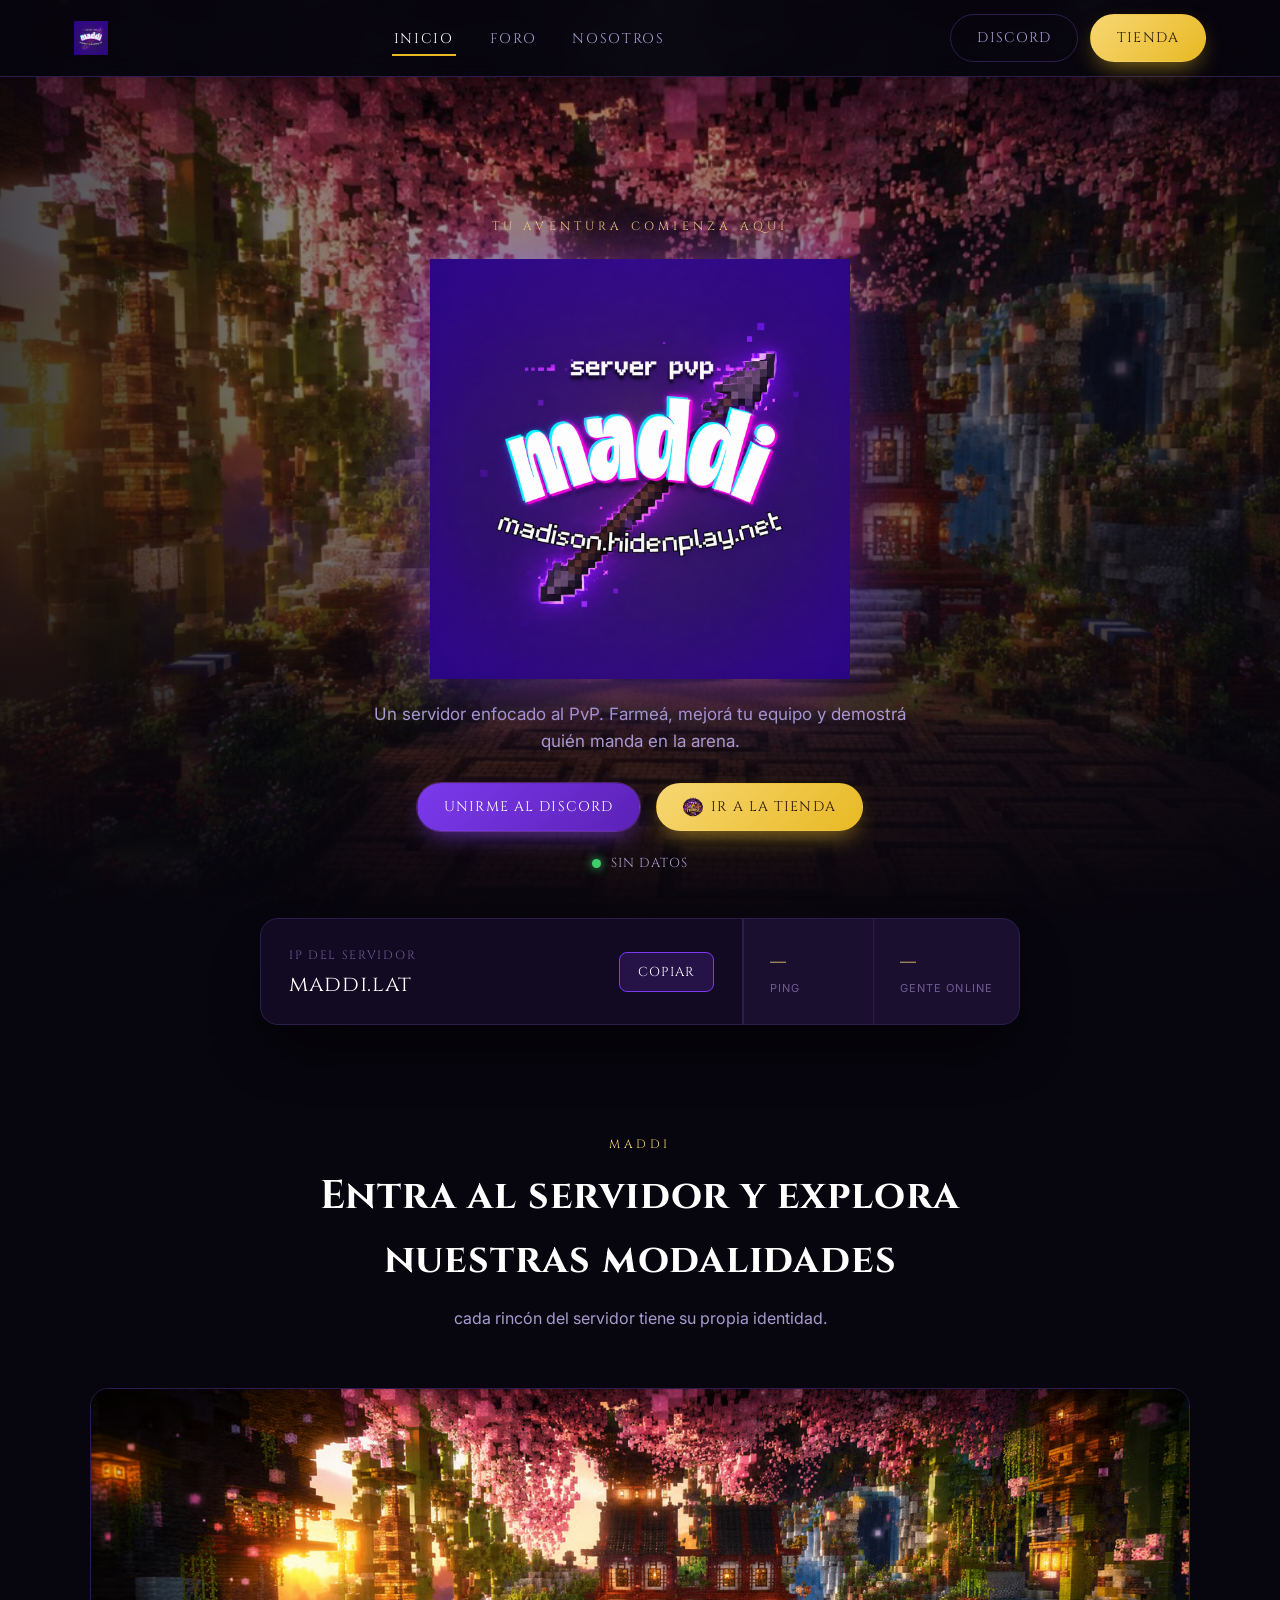
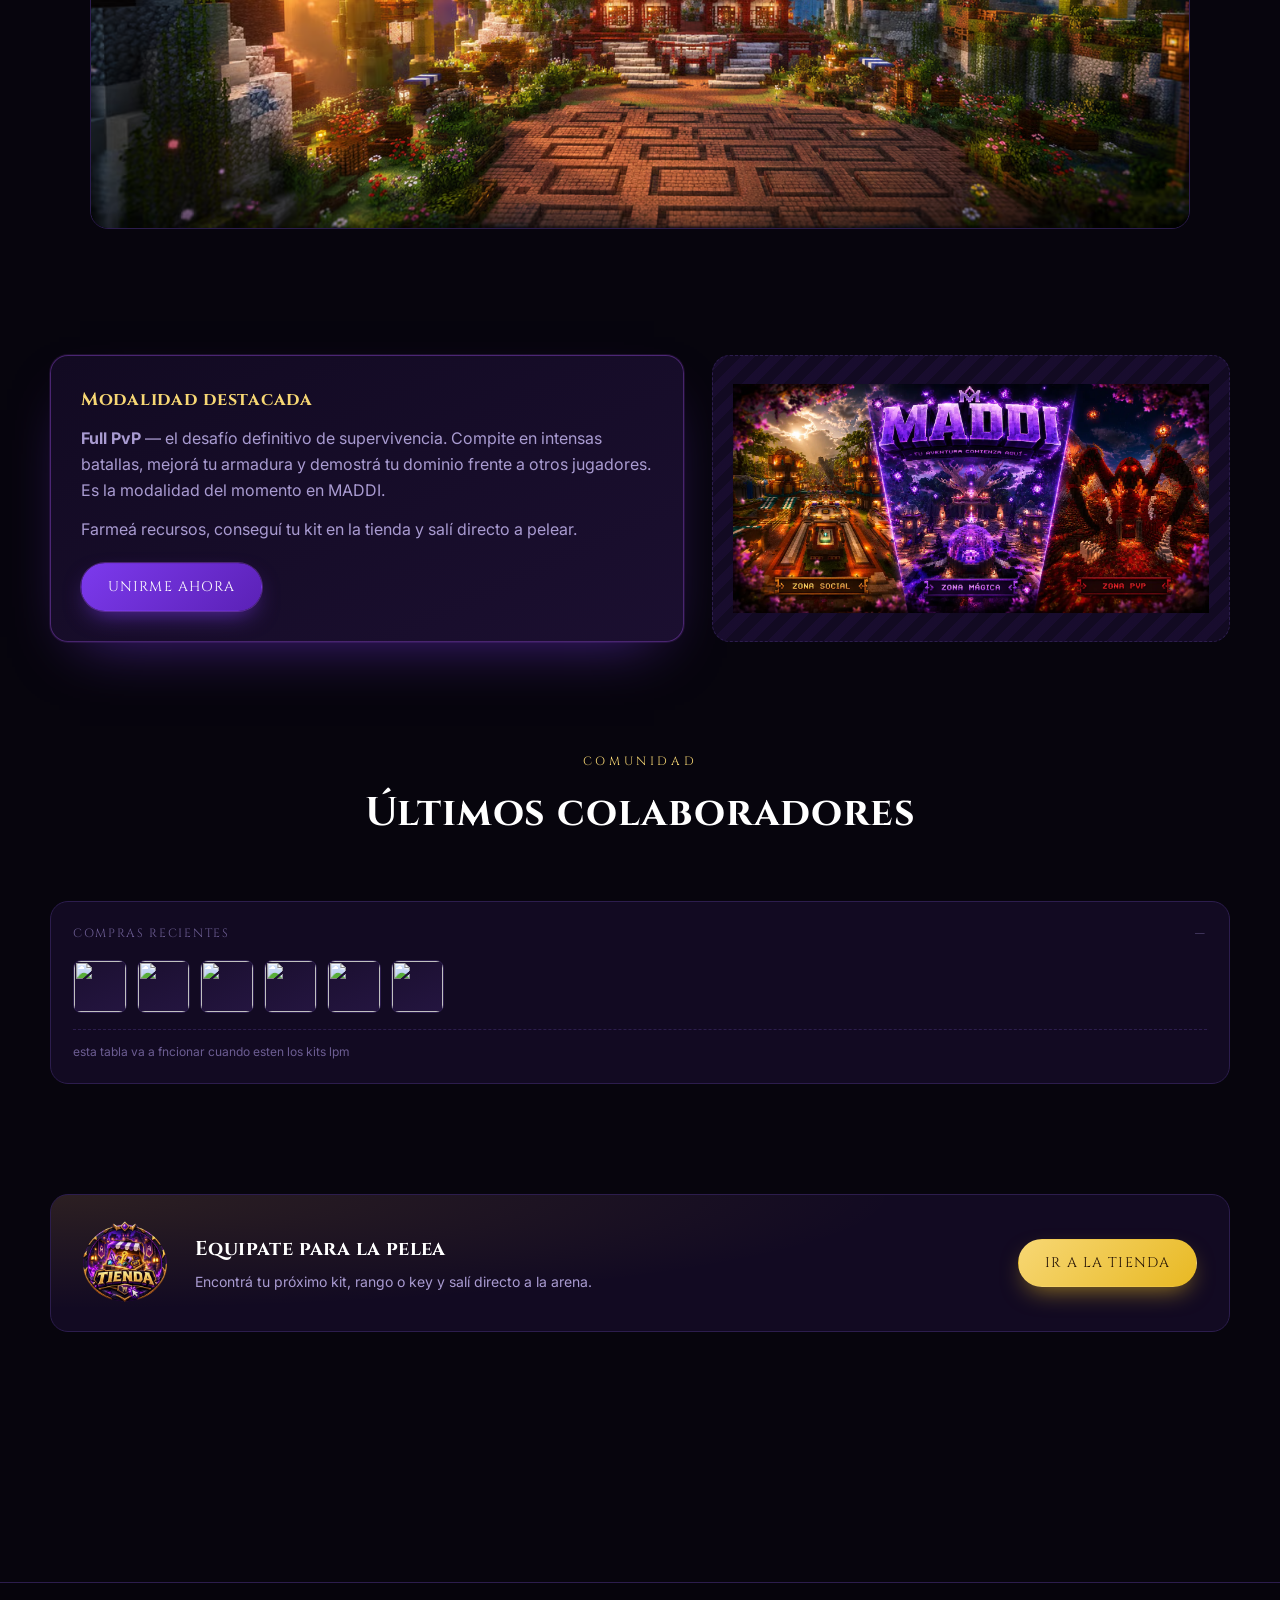
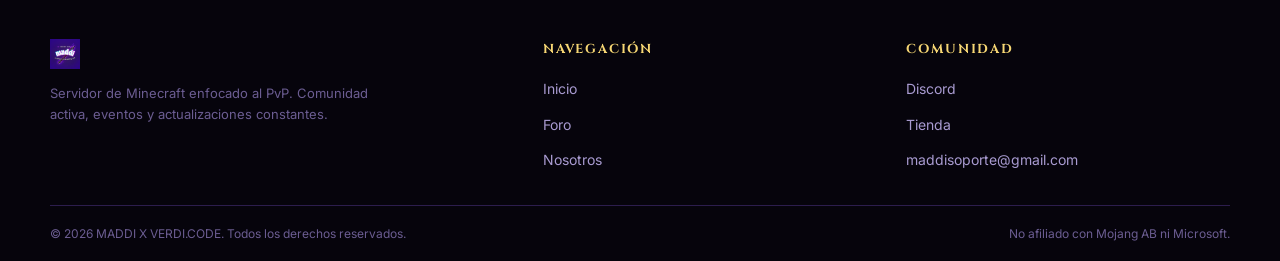
==== commit 6aa4a302: "arreglo en img y detalles" ====
--- a/index.html
+++ b/index.html
@@ -93,12 +93,12 @@
   <!-- ============ ZONAS ============ -->
   <section class="section container" id="zonas">
     <div class="section__head">
-      <span class="section__eyebrow">Explorá MADDI</span>
-      <h2 class="section__title">Tres zonas, una sola aventura</h2>
-      <p class="section__lede" style="margin-inline:auto;">Social, Mágica y PvP: cada rincón del servidor tiene su propia identidad.</p>
+      <span class="section__eyebrow">MADDI</span>
+      <h2 class="section__title">Entra al servidor y explora nuestras modalidades</h2>
+      <p class="section__lede" style="margin-inline:auto;">cada rincón del servidor tiene su propia identidad.</p>
     </div>
     <figure class="zones">
-      <img src="img/zonas-banner.webp" alt="Zona Social, Zona Mágica y Zona PvP de MADDI">
+      <img src="img/spawninicio.webp" alt="Spawn inicial de MADDI">
     </figure>
   </section>
 
@@ -114,7 +114,8 @@
         </div>
       </div>
       <!-- Reemplazar por una captura real del spawn / arena de Full PvP -->
-      <div class="img-placeholder">Espacio para captura del lobby / arena Full PvP<br>(reemplazar por &lt;img&gt;)</div>
+      <div class="img-placeholder"><br><img src="img/zonas-banner.webp" alt="Modalidad full pvp"></div>
+      
     </div>
   </section>
 
@@ -138,7 +139,7 @@
         <div class="purchases__avatar"><img src="https://api.mineatar.io/head/steve" alt=""></div>
         <div class="purchases__avatar"><img src="https://api.mineatar.io/head/alex" alt=""></div>
       </div>
-      <p class="purchases__note">Esta tabla es un placeholder visual. Para mostrar compras reales de Tebex hace falta conectar la Tebex Headless API (o el webhook de compras) — lo vemos cuando la tienda esté lista.</p>
+      <p class="purchases__note">esta tabla va a fncionar cuando esten los kits lpm</p>
     </div>
   </section>
 
@@ -183,7 +184,7 @@
     </div>
   </div>
   <div class="container footer-bottom">
-    <span>© 2026 MADDI. Todos los derechos reservados.</span>
+    <span>© 2026 MADDI X VERDI.CODE. Todos los derechos reservados.</span>
     <span>No afiliado con Mojang AB ni Microsoft.</span>
   </div>
 </footer>
